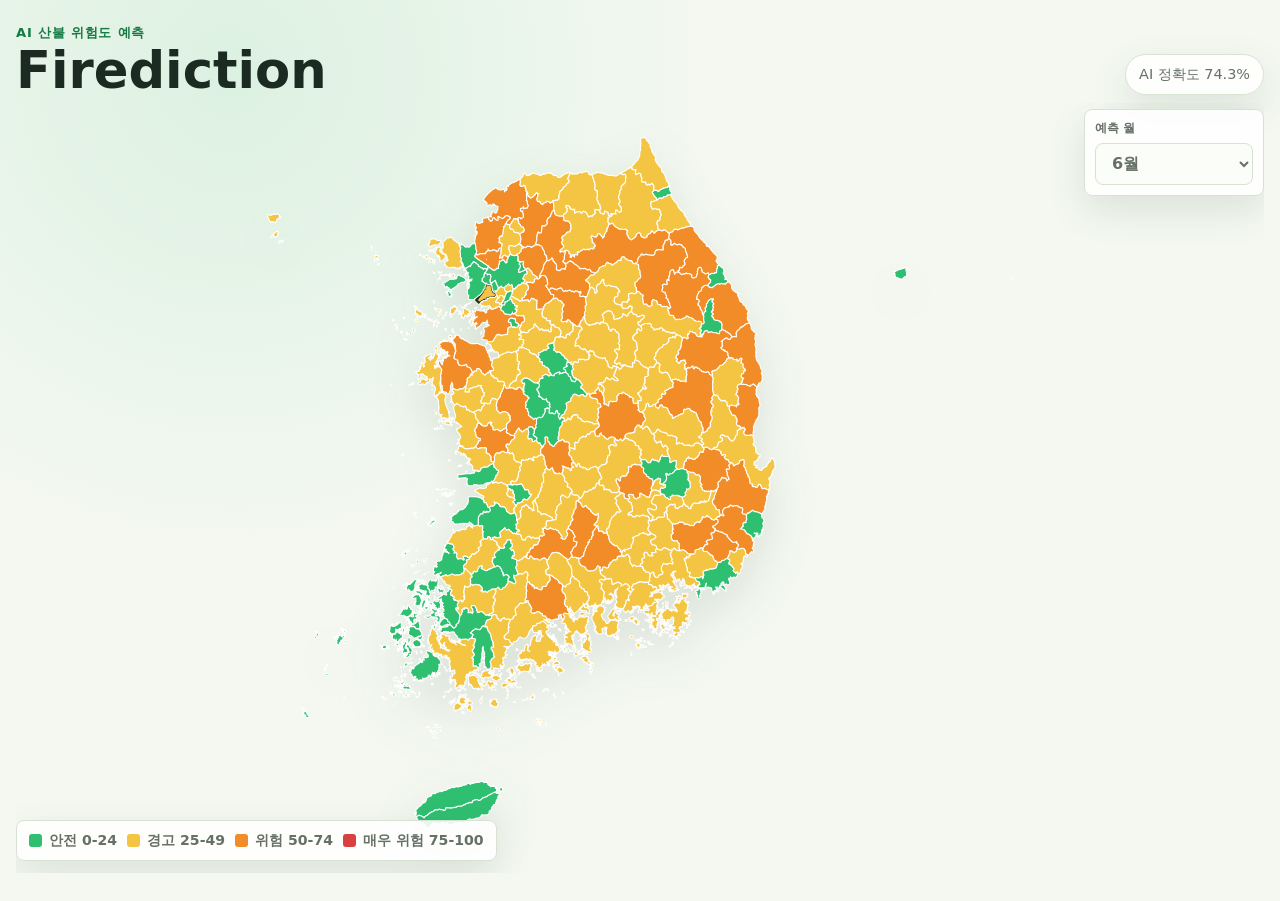
==== index.html @ f24ece35 "first commit" ====
<!doctype html>
<html lang="ko">
  <head>
    <meta charset="utf-8" />
    <meta name="viewport" content="width=device-width, initial-scale=1" />
    <title>Firediction | 산불 위험도 예측</title>
    <link rel="stylesheet" href="styles.css" />
  </head>
  <body>
    <main class="app-shell">
      <header class="topbar">
        <div>
          <p class="eyebrow">AI 산불 위험도 예측</p>
          <h1>Firediction</h1>
        </div>
        <div class="source-pill" id="sourceInfo">데이터 불러오는 중</div>
      </header>

      <section class="map-stage" aria-label="우리나라 시군구별 산불 위험도 지도">
        <div class="toolbar">
          <label class="month-control">
            <span>예측 월</span>
            <select id="monthSelect" aria-label="예측 월 선택"></select>
          </label>
        </div>

        <svg id="koreaMap" role="img" aria-label="시군구별 산불 위험도 색상 지도">
          <g id="mapRegions"></g>
        </svg>

        <ul class="legend" id="legend"></ul>
        <div class="tooltip" id="tooltip" hidden></div>
      </section>
    </main>

    <script src="data/risk-data.js"></script>
    <script src="app.js"></script>
  </body>
</html>
---- styles.css ----
:root {
  --bg: #f4f8f1;
  --panel: rgba(255, 255, 255, 0.88);
  --text: #1c2b21;
  --muted: #667066;
  --line: #d8e2d2;
  --accent: #167a45;
  --shadow: 0 14px 38px rgba(42, 72, 43, 0.12);
}

* {
  box-sizing: border-box;
}

body {
  margin: 0;
  min-width: 320px;
  min-height: 100vh;
  background:
    radial-gradient(circle at 18% 8%, rgba(47, 191, 113, 0.12), transparent 30rem),
    var(--bg);
  color: var(--text);
  font-family:
    Inter, Pretendard, "Noto Sans KR", system-ui, -apple-system, BlinkMacSystemFont, "Segoe UI", sans-serif;
}

button,
input,
select {
  font: inherit;
}

.app-shell {
  width: min(1500px, calc(100% - 32px));
  min-height: 100vh;
  margin: 0 auto;
  padding: 24px 0 28px;
}

.topbar {
  display: flex;
  align-items: end;
  justify-content: space-between;
  gap: 16px;
  margin-bottom: 8px;
}

.eyebrow {
  margin: 0 0 4px;
  color: var(--accent);
  font-size: 0.82rem;
  font-weight: 800;
  letter-spacing: 0.06em;
  text-transform: uppercase;
}

h1,
p {
  margin-top: 0;
}

h1 {
  margin-bottom: 0;
  font-size: clamp(2rem, 4vw, 3.7rem);
  line-height: 0.95;
}

.source-pill {
  max-width: 560px;
  padding: 10px 13px;
  border: 1px solid var(--line);
  border-radius: 999px;
  background: var(--panel);
  color: var(--muted);
  font-size: 0.9rem;
  text-align: right;
  box-shadow: var(--shadow);
}

.map-stage {
  position: relative;
  display: grid;
  overflow: hidden;
  min-height: calc(100vh - 130px);
  place-items: center;
}

.toolbar {
  position: absolute;
  top: 6px;
  right: 0;
  z-index: 5;
}

.month-control {
  display: grid;
  gap: 6px;
  min-width: 180px;
  padding: 10px;
  border: 1px solid var(--line);
  border-radius: 8px;
  background: var(--panel);
  box-shadow: var(--shadow);
}

.month-control span {
  color: var(--muted);
  font-size: 0.78rem;
  font-weight: 800;
}

.month-control select {
  height: 42px;
  border: 1px solid var(--line);
  border-radius: 8px;
  background: #fbfdf9;
  color: var(--muted);
  font-weight: 800;
  outline: none;
  padding: 0 38px 0 12px;
}

.month-control select:focus {
  border-color: var(--accent);
  box-shadow: 0 0 0 3px rgba(22, 122, 69, 0.14);
}

#koreaMap {
  position: relative;
  z-index: 2;
  display: block;
  width: min(100%, 1180px);
  height: min(78vh, 860px);
  min-height: 620px;
  cursor: grab;
  filter: drop-shadow(0 18px 24px rgba(42, 72, 43, 0.12));
  touch-action: none;
  user-select: none;
}

#koreaMap.panning {
  cursor: grabbing;
}

#koreaMap.panning .region {
  pointer-events: none;
  transition: none;
}

.region {
  stroke: #ffffff;
  stroke-width: 1.1;
  vector-effect: non-scaling-stroke;
  cursor: inherit;
  transition:
    fill 160ms ease,
    opacity 160ms ease,
    stroke 160ms ease;
}

.region:hover,
.region.selected {
  stroke: #1c2b21;
  stroke-width: 2.2;
}

.legend {
  position: absolute;
  left: 0;
  bottom: 12px;
  z-index: 5;
  display: flex;
  flex-wrap: wrap;
  gap: 10px;
  margin: 0;
  padding: 10px 12px;
  border: 1px solid var(--line);
  border-radius: 8px;
  background: var(--panel);
  box-shadow: var(--shadow);
  list-style: none;
}

.legend li {
  display: flex;
  align-items: center;
  gap: 7px;
  color: var(--muted);
  font-size: 0.88rem;
  font-weight: 700;
}

.legend i {
  display: block;
  width: 13px;
  height: 13px;
  border-radius: 3px;
}

.tooltip {
  position: fixed;
  z-index: 10;
  width: 250px;
  padding: 12px;
  border: 1px solid rgba(28, 43, 33, 0.15);
  border-radius: 8px;
  background: rgba(255, 255, 255, 0.96);
  box-shadow: 0 14px 32px rgba(28, 43, 33, 0.18);
  pointer-events: none;
  color: var(--text);
  font-size: 0.9rem;
}

.tooltip-head {
  display: flex;
  align-items: start;
  justify-content: space-between;
  gap: 10px;
}

.tooltip-head strong {
  display: block;
  font-size: 1rem;
}

.tooltip-head span {
  flex: 0 0 auto;
  border-radius: 999px;
  color: #ffffff;
  font-size: 0.82rem;
  font-weight: 900;
  padding: 5px 8px;
}

.tooltip p {
  margin: 5px 0 10px;
  color: var(--muted);
}

.tooltip-score {
  margin-bottom: 8px;
  font-size: 2rem;
  font-weight: 900;
  line-height: 1;
}

.tooltip-track {
  height: 10px;
  overflow: hidden;
  border-radius: 999px;
  background: #e8eee3;
}

.tooltip-track i {
  display: block;
  height: 100%;
  border-radius: inherit;
}

@media (max-width: 820px) {
  .app-shell {
    width: min(100% - 20px, 1500px);
    padding-top: 16px;
  }

  .topbar {
    align-items: start;
    flex-direction: column;
  }

  .source-pill {
    width: 100%;
    text-align: left;
  }

  .map-stage {
    align-content: start;
    min-height: calc(100vh - 180px);
    padding-top: 78px;
  }

  .toolbar {
    left: 0;
    right: 0;
  }

  .month-control {
    width: 100%;
  }

  #koreaMap {
    height: 64vh;
    min-height: 480px;
  }

  .legend {
    position: static;
    justify-self: stretch;
    margin-top: 10px;
  }
}
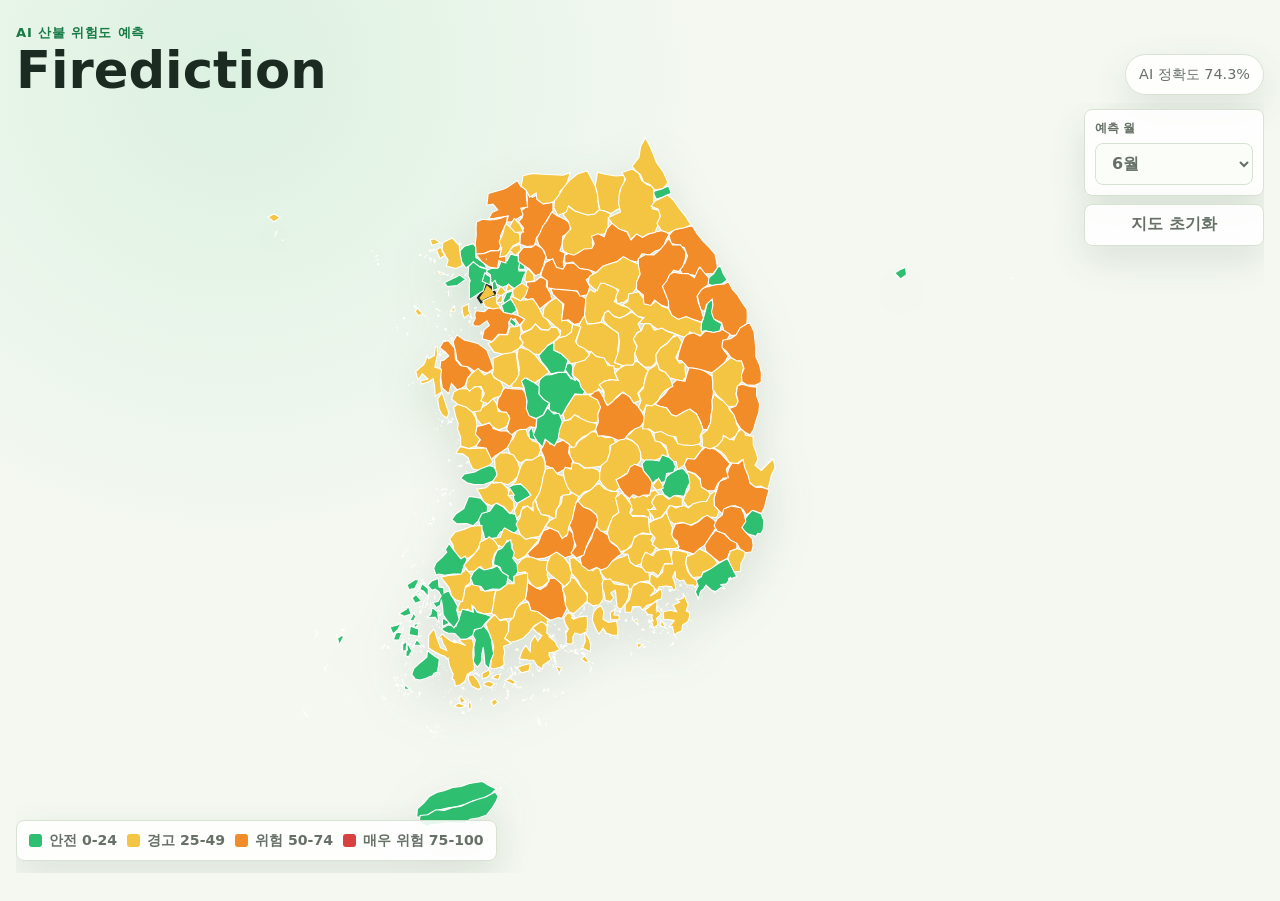
==== commit 0984f161: "지도 초기화" ====
--- a/index.html
+++ b/index.html
@@ -22,6 +22,7 @@
             <span>예측 월</span>
             <select id="monthSelect" aria-label="예측 월 선택"></select>
           </label>
+          <button class="reset-view-button" id="resetViewButton" type="button">지도 초기화</button>
         </div>
 
         <svg id="koreaMap" role="img" aria-label="시군구별 산불 위험도 색상 지도">
--- a/styles.css
+++ b/styles.css
@@ -90,6 +90,9 @@
   top: 6px;
   right: 0;
   z-index: 5;
+  display: grid;
+  gap: 8px;
+  justify-items: stretch;
 }
 
 .month-control {
@@ -123,6 +126,25 @@
 .month-control select:focus {
   border-color: var(--accent);
   box-shadow: 0 0 0 3px rgba(22, 122, 69, 0.14);
+}
+
+.reset-view-button {
+  min-height: 42px;
+  border: 1px solid var(--line);
+  border-radius: 8px;
+  background: var(--panel);
+  box-shadow: var(--shadow);
+  color: var(--muted);
+  cursor: pointer;
+  font-weight: 800;
+  padding: 0 14px;
+}
+
+.reset-view-button:hover,
+.reset-view-button:focus {
+  border-color: var(--accent);
+  color: var(--accent);
+  outline: none;
 }
 
 #koreaMap {
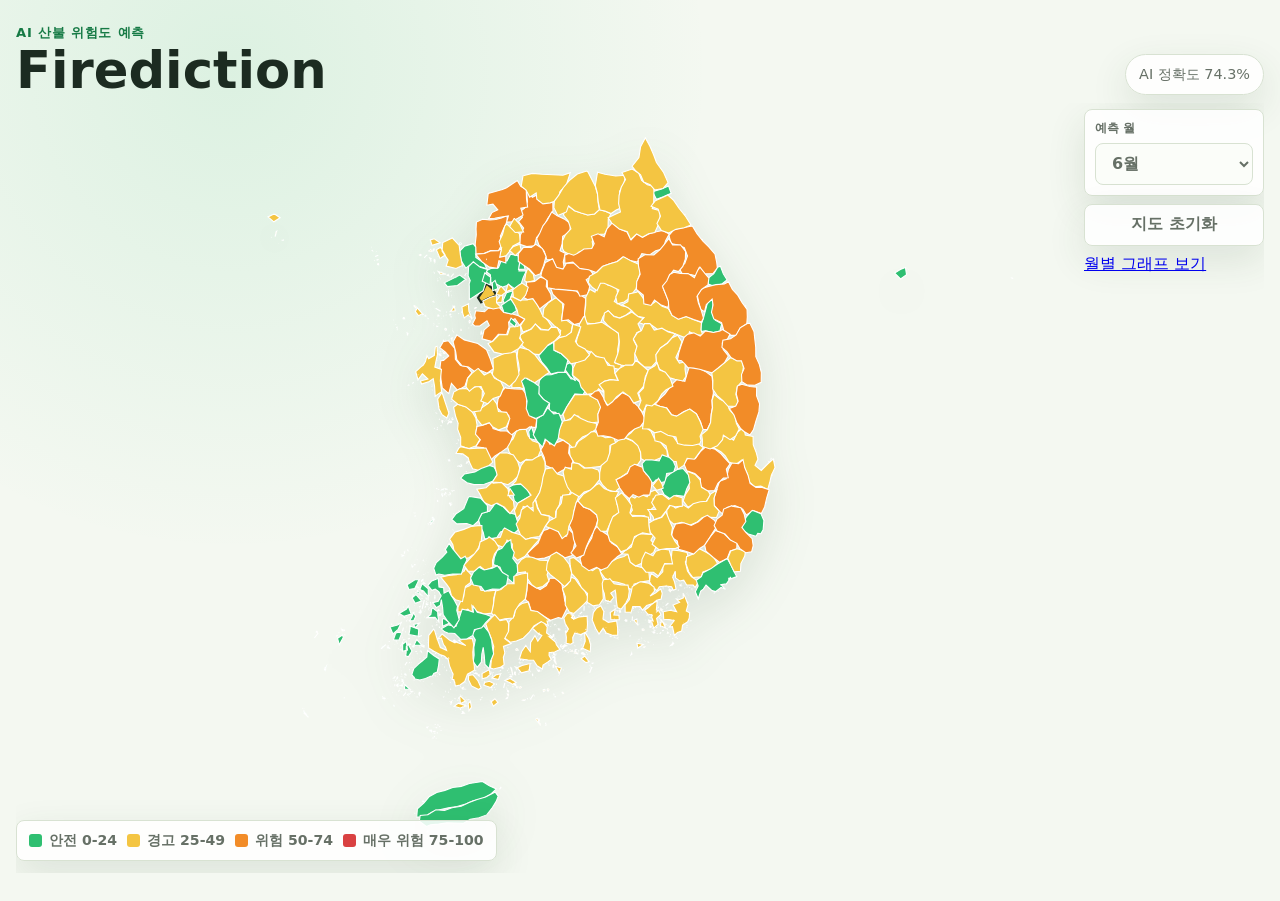
==== commit 920e926a: "지도 초기화" ====
--- a/index.html
+++ b/index.html
@@ -23,6 +23,7 @@
             <select id="monthSelect" aria-label="예측 월 선택"></select>
           </label>
           <button class="reset-view-button" id="resetViewButton" type="button">지도 초기화</button>
+          <a class="graph-link" id="graphLink" href="graph.html">월별 그래프 보기</a>
         </div>
 
         <svg id="koreaMap" role="img" aria-label="시군구별 산불 위험도 색상 지도">
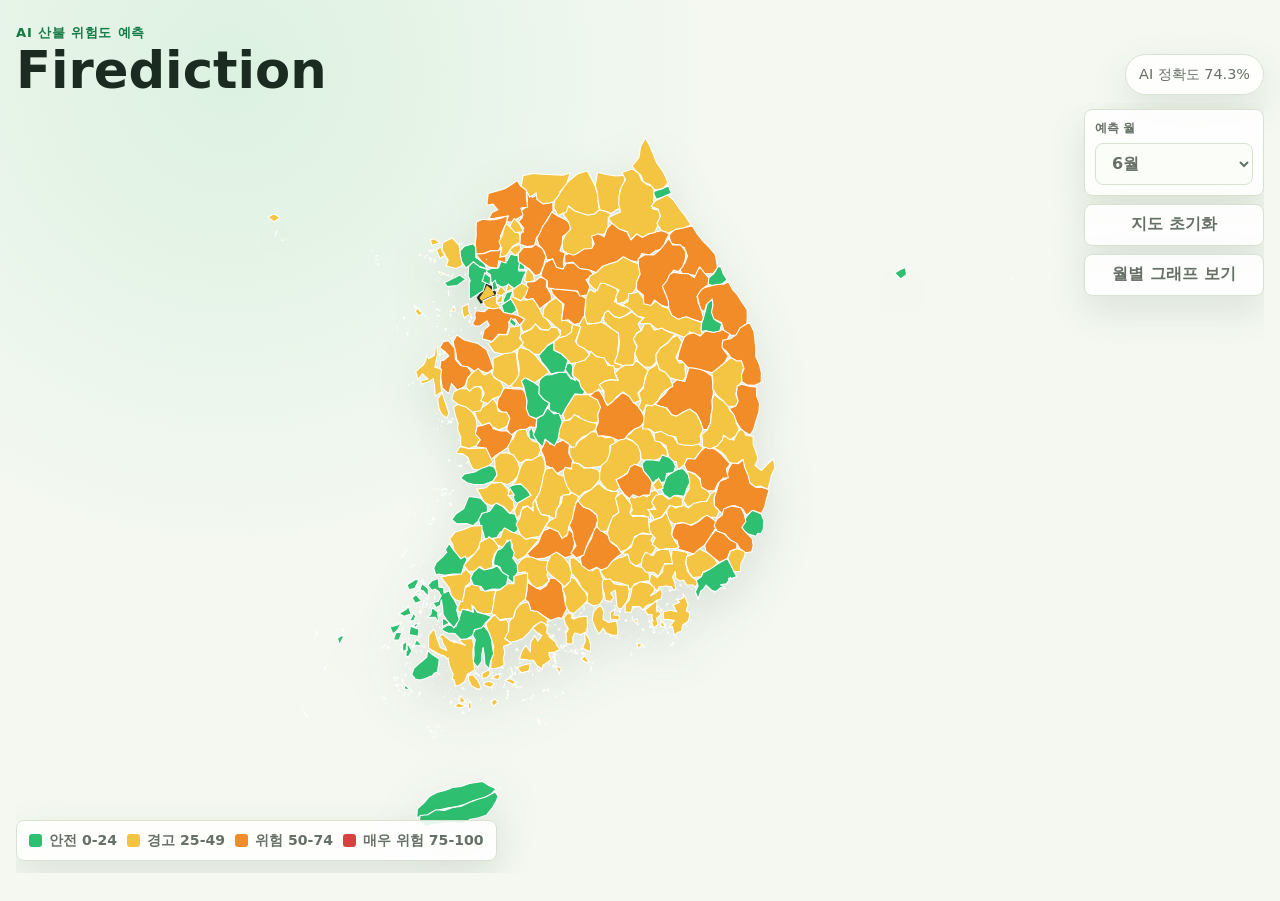
==== commit 21ff750a: "정리" ====
--- a/index.html
+++ b/index.html
@@ -4,7 +4,7 @@
     <meta charset="utf-8" />
     <meta name="viewport" content="width=device-width, initial-scale=1" />
     <title>Firediction | 산불 위험도 예측</title>
-    <link rel="stylesheet" href="styles.css" />
+    <link rel="stylesheet" href="css/styles.css" />
   </head>
   <body>
     <main class="app-shell">
@@ -35,7 +35,7 @@
       </section>
     </main>
 
-    <script src="data/risk-data.js"></script>
-    <script src="app.js"></script>
+    <script src="data/processed/risk-data.js"></script>
+    <script src="js/app.js"></script>
   </body>
 </html>
--- a/css/styles.css
+++ b/css/styles.css
@@ -0,0 +1,392 @@
+:root {
+  --bg: #f4f8f1;
+  --panel: rgba(255, 255, 255, 0.88);
+  --text: #1c2b21;
+  --muted: #667066;
+  --line: #d8e2d2;
+  --accent: #167a45;
+  --shadow: 0 14px 38px rgba(42, 72, 43, 0.12);
+}
+
+* {
+  box-sizing: border-box;
+}
+
+body {
+  margin: 0;
+  min-width: 320px;
+  min-height: 100vh;
+  background:
+    radial-gradient(circle at 18% 8%, rgba(47, 191, 113, 0.12), transparent 30rem),
+    var(--bg);
+  color: var(--text);
+  font-family:
+    Inter, Pretendard, "Noto Sans KR", system-ui, -apple-system, BlinkMacSystemFont, "Segoe UI", sans-serif;
+}
+
+button,
+input,
+select {
+  font: inherit;
+}
+
+.app-shell {
+  width: min(1500px, calc(100% - 32px));
+  min-height: 100vh;
+  margin: 0 auto;
+  padding: 24px 0 28px;
+}
+
+.topbar {
+  display: flex;
+  align-items: end;
+  justify-content: space-between;
+  gap: 16px;
+  margin-bottom: 8px;
+}
+
+.eyebrow {
+  margin: 0 0 4px;
+  color: var(--accent);
+  font-size: 0.82rem;
+  font-weight: 800;
+  letter-spacing: 0.06em;
+  text-transform: uppercase;
+}
+
+h1,
+p {
+  margin-top: 0;
+}
+
+h1 {
+  margin-bottom: 0;
+  font-size: clamp(2rem, 4vw, 3.7rem);
+  line-height: 0.95;
+}
+
+.source-pill {
+  max-width: 560px;
+  padding: 10px 13px;
+  border: 1px solid var(--line);
+  border-radius: 999px;
+  background: var(--panel);
+  color: var(--muted);
+  font-size: 0.9rem;
+  text-align: right;
+  box-shadow: var(--shadow);
+}
+
+.map-stage {
+  position: relative;
+  display: grid;
+  overflow: hidden;
+  min-height: calc(100vh - 130px);
+  place-items: center;
+}
+
+.toolbar {
+  position: absolute;
+  top: 6px;
+  right: 0;
+  z-index: 5;
+  display: grid;
+  gap: 8px;
+  justify-items: stretch;
+}
+
+.month-control {
+  display: grid;
+  gap: 6px;
+  min-width: 180px;
+  padding: 10px;
+  border: 1px solid var(--line);
+  border-radius: 8px;
+  background: var(--panel);
+  box-shadow: var(--shadow);
+}
+
+.month-control span {
+  color: var(--muted);
+  font-size: 0.78rem;
+  font-weight: 800;
+}
+
+.month-control select {
+  height: 42px;
+  border: 1px solid var(--line);
+  border-radius: 8px;
+  background: #fbfdf9;
+  color: var(--muted);
+  font-weight: 800;
+  outline: none;
+  padding: 0 38px 0 12px;
+}
+
+.month-control select:focus {
+  border-color: var(--accent);
+  box-shadow: 0 0 0 3px rgba(22, 122, 69, 0.14);
+}
+
+.reset-view-button,
+.graph-link {
+  display: inline-flex;
+  align-items: center;
+  justify-content: center;
+  min-height: 42px;
+  border: 1px solid var(--line);
+  border-radius: 8px;
+  background: var(--panel);
+  box-shadow: var(--shadow);
+  color: var(--muted);
+  cursor: pointer;
+  font-weight: 800;
+  padding: 0 14px;
+  text-decoration: none;
+}
+
+.reset-view-button:hover,
+.reset-view-button:focus,
+.graph-link:hover,
+.graph-link:focus {
+  border-color: var(--accent);
+  color: var(--accent);
+  outline: none;
+}
+
+#koreaMap {
+  position: relative;
+  z-index: 2;
+  display: block;
+  width: min(100%, 1180px);
+  height: min(78vh, 860px);
+  min-height: 620px;
+  cursor: grab;
+  filter: drop-shadow(0 18px 24px rgba(42, 72, 43, 0.12));
+  touch-action: none;
+  user-select: none;
+}
+
+#koreaMap.panning {
+  cursor: grabbing;
+}
+
+#koreaMap.panning .region {
+  pointer-events: none;
+  transition: none;
+}
+
+.region {
+  stroke: #ffffff;
+  stroke-width: 1.1;
+  vector-effect: non-scaling-stroke;
+  cursor: inherit;
+  transition:
+    fill 160ms ease,
+    opacity 160ms ease,
+    stroke 160ms ease;
+}
+
+.region:hover,
+.region.selected {
+  stroke: #1c2b21;
+  stroke-width: 2.2;
+}
+
+.legend {
+  position: absolute;
+  left: 0;
+  bottom: 12px;
+  z-index: 5;
+  display: flex;
+  flex-wrap: wrap;
+  gap: 10px;
+  margin: 0;
+  padding: 10px 12px;
+  border: 1px solid var(--line);
+  border-radius: 8px;
+  background: var(--panel);
+  box-shadow: var(--shadow);
+  list-style: none;
+}
+
+.legend li {
+  display: flex;
+  align-items: center;
+  gap: 7px;
+  color: var(--muted);
+  font-size: 0.88rem;
+  font-weight: 700;
+}
+
+.legend i {
+  display: block;
+  width: 13px;
+  height: 13px;
+  border-radius: 3px;
+}
+
+.tooltip {
+  position: fixed;
+  z-index: 10;
+  width: 250px;
+  padding: 12px;
+  border: 1px solid rgba(28, 43, 33, 0.15);
+  border-radius: 8px;
+  background: rgba(255, 255, 255, 0.96);
+  box-shadow: 0 14px 32px rgba(28, 43, 33, 0.18);
+  pointer-events: none;
+  color: var(--text);
+  font-size: 0.9rem;
+}
+
+.tooltip-head {
+  display: flex;
+  align-items: start;
+  justify-content: space-between;
+  gap: 10px;
+}
+
+.tooltip-head strong {
+  display: block;
+  font-size: 1rem;
+}
+
+.tooltip-head span {
+  flex: 0 0 auto;
+  border-radius: 999px;
+  color: #ffffff;
+  font-size: 0.82rem;
+  font-weight: 900;
+  padding: 5px 8px;
+}
+
+.tooltip p {
+  margin: 5px 0 10px;
+  color: var(--muted);
+}
+
+.tooltip-score {
+  margin-bottom: 8px;
+  font-size: 2rem;
+  font-weight: 900;
+  line-height: 1;
+}
+
+.tooltip-track {
+  height: 10px;
+  overflow: hidden;
+  border-radius: 999px;
+  background: #e8eee3;
+}
+
+.tooltip-track i {
+  display: block;
+  height: 100%;
+  border-radius: inherit;
+}
+
+@media (max-width: 820px) {
+  .app-shell {
+    width: min(100% - 16px, 1500px);
+    padding: 14px 0 18px;
+  }
+
+  .topbar {
+    align-items: start;
+    flex-direction: column;
+    gap: 10px;
+    margin-bottom: 12px;
+  }
+
+  .eyebrow {
+    font-size: 0.74rem;
+  }
+
+  h1 {
+    font-size: 2.2rem;
+  }
+
+  .source-pill {
+    width: 100%;
+    border-radius: 8px;
+    font-size: 0.82rem;
+    padding: 9px 10px;
+    text-align: left;
+  }
+
+  .map-stage {
+    display: block;
+    min-height: auto;
+    overflow: visible;
+    padding-top: 0;
+  }
+
+  .toolbar {
+    position: static;
+    display: grid;
+    grid-template-columns: 1fr 1fr;
+    gap: 8px;
+    left: 0;
+    right: 0;
+    margin-bottom: 10px;
+  }
+
+  .month-control {
+    grid-column: 1 / -1;
+    width: 100%;
+    padding: 9px;
+  }
+
+  .reset-view-button,
+  .graph-link {
+    min-height: 44px;
+    padding: 0 10px;
+    text-align: center;
+  }
+
+  #koreaMap {
+    width: 100%;
+    height: 56vh;
+    min-height: 360px;
+    max-height: 520px;
+  }
+
+  .legend {
+    position: static;
+    display: grid;
+    grid-template-columns: 1fr 1fr;
+    gap: 8px;
+    margin-top: 8px;
+    padding: 9px;
+  }
+
+  .legend li {
+    font-size: 0.78rem;
+  }
+
+  .tooltip {
+    left: 8px !important;
+    right: 8px;
+    bottom: 10px;
+    top: auto !important;
+    width: auto;
+    max-width: none;
+    padding: 11px;
+  }
+
+  .tooltip-score {
+    font-size: 1.65rem;
+  }
+}
+
+@media (max-width: 420px) {
+  .legend {
+    grid-template-columns: 1fr;
+  }
+
+  #koreaMap {
+    height: 52vh;
+    min-height: 320px;
+  }
+}
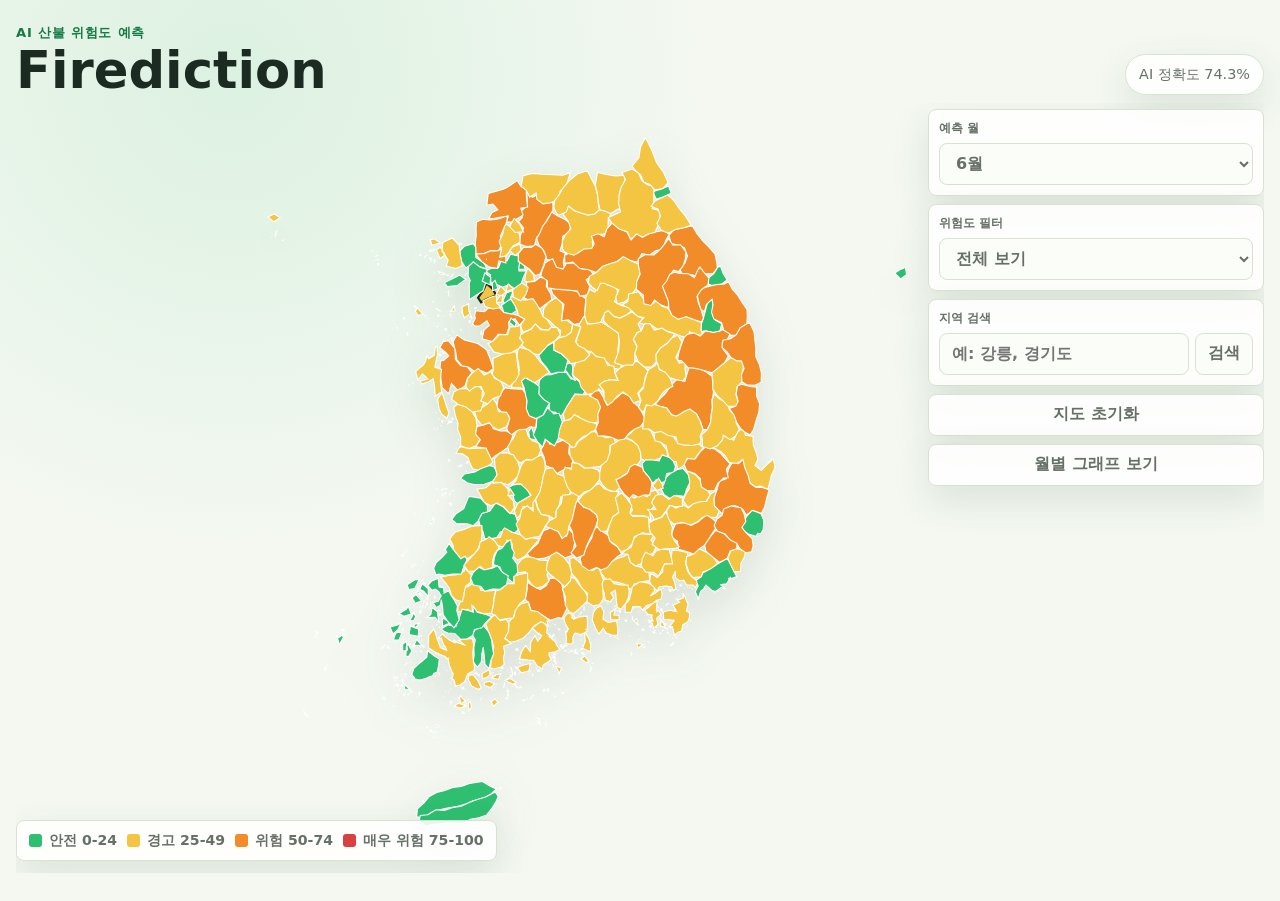
==== commit 05d43548: "위험도 필터, 지역 검색" ====
--- a/index.html
+++ b/index.html
@@ -22,6 +22,24 @@
             <span>예측 월</span>
             <select id="monthSelect" aria-label="예측 월 선택"></select>
           </label>
+          <label class="filter-control">
+            <span>위험도 필터</span>
+            <select id="riskFilter" aria-label="위험도 필터 선택">
+              <option value="all">전체 보기</option>
+              <option value="안전">안전</option>
+              <option value="경고">경고</option>
+              <option value="위험">위험</option>
+              <option value="매우 위험">매우 위험</option>
+            </select>
+          </label>
+          <label class="search-control">
+            <span>지역 검색</span>
+            <div class="search-row">
+              <input id="regionSearch" type="search" list="regionSuggestions" placeholder="예: 강릉, 경기도" autocomplete="off" />
+              <button id="regionSearchButton" type="button">검색</button>
+            </div>
+          </label>
+          <datalist id="regionSuggestions"></datalist>
           <button class="reset-view-button" id="resetViewButton" type="button">지도 초기화</button>
           <a class="graph-link" id="graphLink" href="graph.html">월별 그래프 보기</a>
         </div>
--- a/css/styles.css
+++ b/css/styles.css
@@ -95,7 +95,9 @@
   justify-items: stretch;
 }
 
-.month-control {
+.month-control,
+.filter-control,
+.search-control {
   display: grid;
   gap: 6px;
   min-width: 180px;
@@ -106,13 +108,17 @@
   box-shadow: var(--shadow);
 }
 
-.month-control span {
+.month-control span,
+.filter-control span,
+.search-control span {
   color: var(--muted);
   font-size: 0.78rem;
   font-weight: 800;
 }
 
-.month-control select {
+.month-control select,
+.filter-control select,
+.search-control input {
   height: 42px;
   border: 1px solid var(--line);
   border-radius: 8px;
@@ -123,9 +129,38 @@
   padding: 0 38px 0 12px;
 }
 
-.month-control select:focus {
+.search-control input {
+  width: 100%;
+  min-width: 0;
+  padding-right: 12px;
+}
+
+.search-row {
+  display: grid;
+  grid-template-columns: minmax(0, 1fr) auto;
+  gap: 6px;
+}
+
+.search-row button {
+  min-height: 42px;
+  border: 1px solid var(--line);
+  border-radius: 8px;
+  background: #fbfdf9;
+  color: var(--muted);
+  cursor: pointer;
+  font-weight: 800;
+  padding: 0 12px;
+}
+
+.month-control select:focus,
+.filter-control select:focus,
+.search-control input:focus,
+.search-row button:hover,
+.search-row button:focus {
   border-color: var(--accent);
   box-shadow: 0 0 0 3px rgba(22, 122, 69, 0.14);
+  color: var(--accent);
+  outline: none;
 }
 
 .reset-view-button,
@@ -193,6 +228,19 @@
   stroke-width: 2.2;
 }
 
+.region.filtered-out {
+  opacity: 0.17;
+}
+
+.region.filtered-out.selected {
+  opacity: 0.32;
+}
+
+.region.search-hit {
+  stroke: #0f5132;
+  stroke-width: 3;
+}
+
 .legend {
   position: absolute;
   left: 0;
@@ -332,7 +380,9 @@
     margin-bottom: 10px;
   }
 
-  .month-control {
+  .month-control,
+  .filter-control,
+  .search-control {
     grid-column: 1 / -1;
     width: 100%;
     padding: 9px;
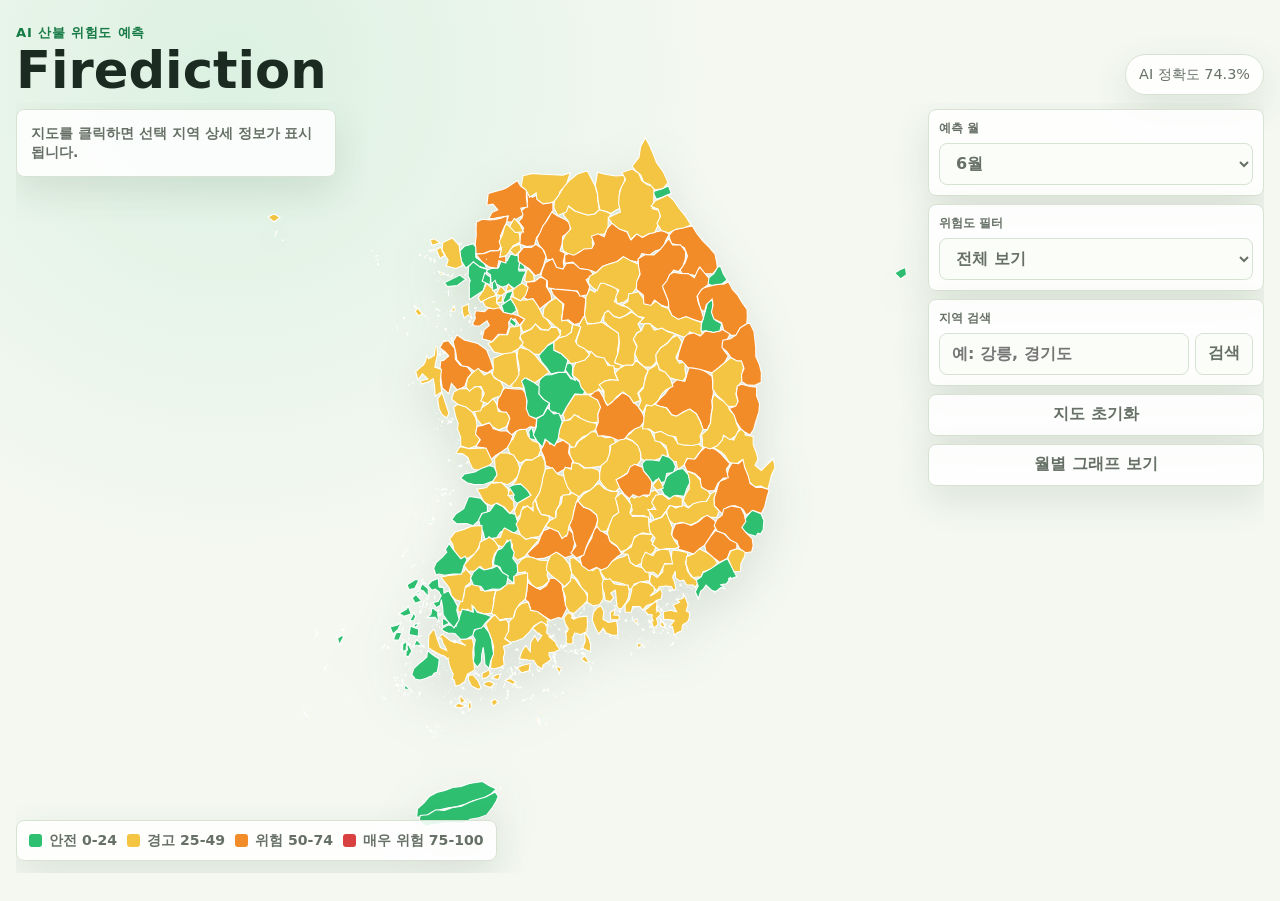
==== commit cefdc9c1: "패널" ====
--- a/index.html
+++ b/index.html
@@ -48,6 +48,7 @@
           <g id="mapRegions"></g>
         </svg>
 
+        <aside class="detail-panel" id="detailPanel" aria-live="polite"></aside>
         <ul class="legend" id="legend"></ul>
         <div class="tooltip" id="tooltip" hidden></div>
       </section>
--- a/css/styles.css
+++ b/css/styles.css
@@ -216,12 +216,25 @@
   stroke-width: 1.1;
   vector-effect: non-scaling-stroke;
   cursor: inherit;
+  transform-box: fill-box;
+  transform-origin: center;
   transition:
     fill 160ms ease,
     opacity 160ms ease,
     stroke 160ms ease;
 }
 
+#koreaMap.month-changing .region {
+  transition-duration: 620ms, 260ms, 260ms;
+  transition-timing-function: cubic-bezier(0.2, 0.8, 0.2, 1);
+  transition-delay: var(--month-delay, 0ms);
+}
+
+#koreaMap.month-changing .region:not(.filtered-out) {
+  animation: monthRiskPulse 720ms ease both;
+  animation-delay: var(--month-delay, 0ms);
+}
+
 .region:hover,
 .region.selected {
   stroke: #1c2b21;
@@ -239,6 +252,211 @@
 .region.search-hit {
   stroke: #0f5132;
   stroke-width: 3;
+}
+
+.detail-panel {
+  position: absolute;
+  top: 6px;
+  left: 0;
+  z-index: 5;
+  pointer-events: none;
+  width: min(320px, 28vw);
+  max-height: calc(100vh - 180px);
+  overflow: auto;
+  padding: 14px;
+  border: 1px solid var(--line);
+  border-radius: 8px;
+  background: var(--panel);
+  box-shadow: var(--shadow);
+}
+
+.detail-head {
+  display: flex;
+  align-items: start;
+  justify-content: space-between;
+  gap: 10px;
+  margin-bottom: 12px;
+}
+
+.detail-head h2 {
+  margin: 0 0 5px;
+  font-size: 1.35rem;
+  line-height: 1.1;
+}
+
+.detail-head p,
+.detail-kicker {
+  margin: 0;
+  color: var(--muted);
+  font-size: 0.82rem;
+  font-weight: 700;
+}
+
+.detail-kicker {
+  margin-bottom: 4px;
+  color: var(--accent);
+  font-size: 0.72rem;
+  font-weight: 900;
+  letter-spacing: 0.06em;
+}
+
+.detail-level {
+  flex: 0 0 auto;
+  border-radius: 999px;
+  color: #ffffff;
+  font-size: 0.78rem;
+  font-weight: 900;
+  padding: 5px 8px;
+}
+
+.detail-score-row {
+  display: flex;
+  align-items: end;
+  justify-content: space-between;
+  gap: 10px;
+  margin-bottom: 8px;
+}
+
+.detail-score-row strong {
+  font-size: 2.25rem;
+  line-height: 1;
+}
+
+.detail-score-row span {
+  color: var(--muted);
+  font-size: 0.82rem;
+  font-weight: 800;
+}
+
+.detail-track {
+  height: 10px;
+  overflow: hidden;
+  border-radius: 999px;
+  background: #e8eee3;
+}
+
+.detail-track i {
+  display: block;
+  height: 100%;
+  border-radius: inherit;
+  transition: width 220ms ease;
+}
+
+.detail-chart,
+.detail-history {
+  margin-top: 16px;
+}
+
+.detail-section-title {
+  display: flex;
+  align-items: center;
+  justify-content: space-between;
+  gap: 10px;
+  margin-bottom: 8px;
+}
+
+.detail-section-title strong {
+  font-size: 0.9rem;
+}
+
+.detail-section-title span {
+  color: var(--muted);
+  font-size: 0.75rem;
+  font-weight: 800;
+}
+
+.detail-mini-chart {
+  display: block;
+  width: 100%;
+  height: auto;
+  overflow: visible;
+}
+
+.detail-mini-chart line {
+  stroke: #dce5d6;
+  stroke-width: 1.4;
+}
+
+.detail-mini-chart polyline {
+  fill: none;
+  stroke: var(--accent);
+  stroke-linecap: round;
+  stroke-linejoin: round;
+  stroke-width: 3;
+}
+
+.detail-mini-chart circle {
+  fill: #ffffff;
+  stroke: var(--accent);
+  stroke-width: 2;
+}
+
+.detail-mini-chart .active circle {
+  fill: var(--accent);
+}
+
+.detail-mini-chart text {
+  fill: var(--muted);
+  font-size: 10px;
+  font-weight: 800;
+  text-anchor: middle;
+}
+
+.detail-grid {
+  display: grid;
+  grid-template-columns: repeat(3, 1fr);
+  gap: 8px;
+  margin-top: 14px;
+}
+
+.detail-grid div {
+  min-width: 0;
+  padding: 8px;
+  border: 1px solid var(--line);
+  border-radius: 8px;
+  background: rgba(251, 253, 249, 0.72);
+}
+
+.detail-grid span,
+.detail-history dt {
+  display: block;
+  color: var(--muted);
+  font-size: 0.72rem;
+  font-weight: 800;
+}
+
+.detail-grid strong {
+  display: block;
+  margin-top: 3px;
+  font-size: 0.95rem;
+  line-height: 1.15;
+}
+
+.detail-history dl {
+  display: grid;
+  gap: 7px;
+  margin: 0;
+}
+
+.detail-history dl div {
+  display: flex;
+  align-items: center;
+  justify-content: space-between;
+  gap: 12px;
+}
+
+.detail-history dd {
+  margin: 0;
+  font-size: 0.88rem;
+  font-weight: 900;
+  text-align: right;
+}
+
+.detail-empty {
+  margin: 0;
+  color: var(--muted);
+  font-size: 0.88rem;
+  font-weight: 700;
 }
 
 .legend {
@@ -332,6 +550,17 @@
   display: block;
   height: 100%;
   border-radius: inherit;
+}
+
+@keyframes monthRiskPulse {
+  0%,
+  100% {
+    transform: scale(1);
+  }
+
+  45% {
+    transform: scale(1.006);
+  }
 }
 
 @media (max-width: 820px) {
@@ -402,6 +631,19 @@
     max-height: 520px;
   }
 
+  .detail-panel {
+    position: static;
+    pointer-events: auto;
+    width: 100%;
+    max-height: none;
+    margin-top: 10px;
+    padding: 12px;
+  }
+
+  .detail-score-row strong {
+    font-size: 2rem;
+  }
+
   .legend {
     position: static;
     display: grid;
